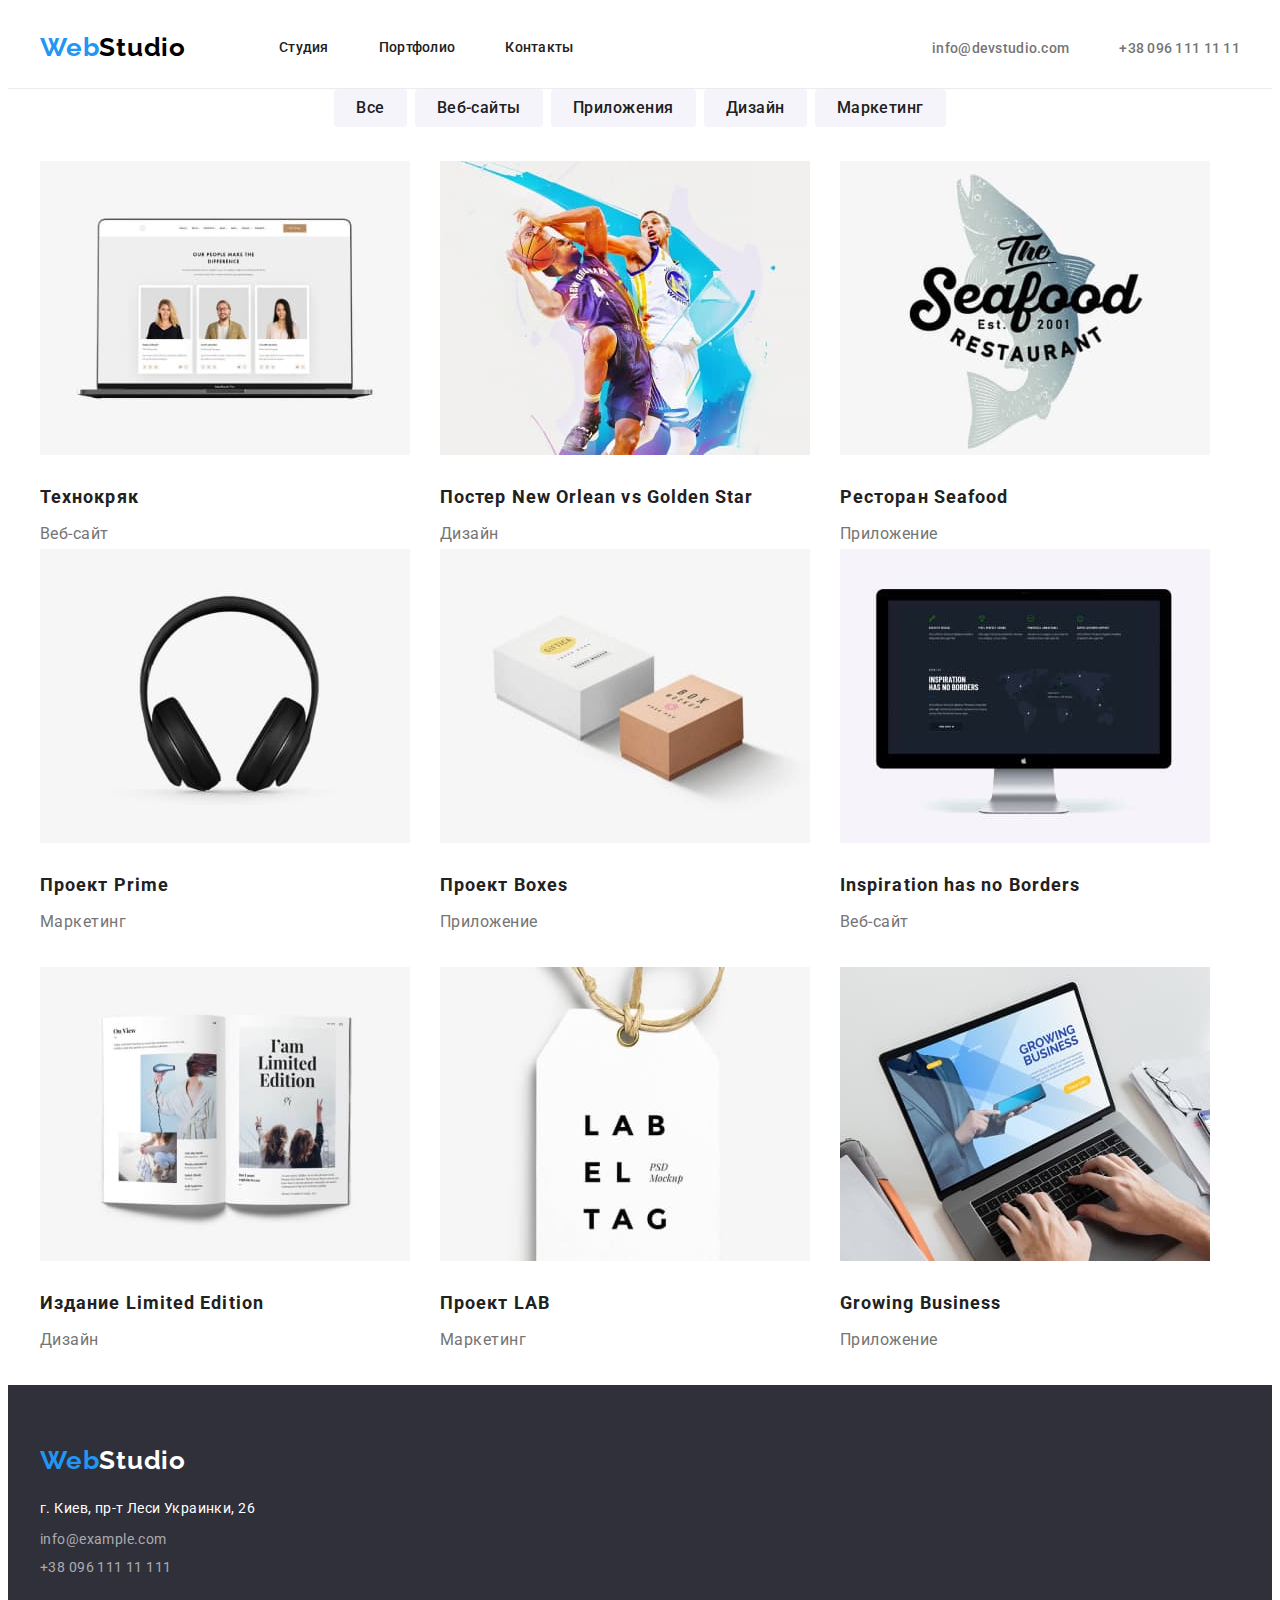
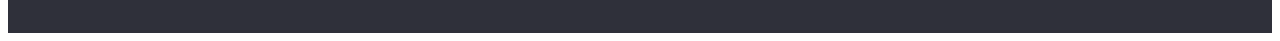
==== portfolio.html @ ff7e905e "Додав стилі та геометрію" ====
<!DOCTYPE html>
<html lang="ru">
  <head>
    <meta charset="UTF-8" />
    <meta http-equiv="X-UA-Compatible" content="IE=edge" />
    <meta name="viewport" content="width=, initial-scale=1.0" />
    <title>Портфолио</title>
    <link
      rel="stylesheet"
      href="https://fonts.googleapis.com/css2?family=Raleway:wght@700&family=Roboto:wght@400;500;700;900&display=swap"
    />
    <link
      rel="stylesheet"
      href="https://cdnjs.cloudflare.com/ajax/libs/modern-normalize/1.1.0/modern-normalize.min.css"
      integrity="sha512-wpPYUAdjBVSE4KJnH1VR1HeZfpl1ub8YT/NKx4PuQ5NmX2tKuGu6U/JRp5y+Y8XG2tV+wKQpNHVUX03MfMFn9Q=="
      crossorigin="anonymous"
      referrerpolicy="no-referrer"
    />
    <link rel="stylesheet" href="./css/style.css" />
  </head>

  <body>
    <!-- Header -->
    <header class="page-header">
      <nav class="container main-nav">
        <a href="index.html" class="logo up"><span class="slogan">Web</span>Studio</a>
        <ul class="site-nav list">
          <li class="item"><a href="./index.html" class="link">Студия</a></li>
          <li class="item"><a href="./portfolio.html" class="link">Портфолио</a></li>
          <li class="item"><a href="#" class="link">Контакты</a></li>
        </ul>

        <ul class="auth-nav list">
          <li class="item">
            <a href="mailto:info@devstudio.com" class="link">info@devstudio.com</a>
          </li>
          <li class="item"><a href="tel:+380961111111" class="link">+38 096 111 11 11</a></li>
        </ul>
      </nav>
    </header>

    <!-- Main -->
    <main>
      <section class="container">
        <div class="button-elements">
          <h1 class="hero-nav visually-hidden">Наші роботи</h1>

          <ul class="radio-button">
            <li class="navigation-element">
              <button class="navigation" type="button">Все</button>
            </li>

            <li class="navigation-element">
              <button class="navigation" type="button">Веб-сайты</button>
            </li>

            <li class="navigation-element">
              <button class="navigation" type="button">Приложения</button>
            </li>

            <li class="navigation-element">
              <button class="navigation" type="button">Дизайн</button>
            </li>

            <li class="navigation-element">
              <button class="navigation" type="button">Маркетинг</button>
            </li>
          </ul>
        </div>

        <!-- Work -->
        <div class="work-card">
          <ul class="work">
            <li class="work-slide">
              <img src="./images/portfolio1.jpg" alt="ноутбук" width="370" height="294" />
              <h2 class="item">Технокряк</h2>
              <p class="benefits">Веб-сайт</p>
            </li>

            <li class="work-slide">
              <img src="./images/portfolio2.jpg" alt="гра в баскетбол" width="370" height="294" />
              <h2 class="item">Постер New Orlean vs Golden Star</h2>
              <p class="benefits">Дизайн</p>
            </li>

            <li class="work-slide">
              <img src="./images/portfolio3.jpg" alt="логотип ресторану" width="370" height="294" />
              <h2 class="item">Ресторан Seafood</h2>
              <p class="benefits">Приложение</p>
            </li>

            <li class="work-slide">
              <img src="./images/portfolio4.jpg" alt="навушники" width="370" height="294" />
              <h2 class="item">Проект Prime</h2>
              <p class="benefits">Маркетинг</p>
            </li>

            <li class="work-slide">
              <img src="./images/portfolio5.jpg" alt="дві коробки" width="370" height="294" />
              <h2 class="item">Проект Boxes</h2>
              <p class="benefits">Приложение</p>
            </li>

            <li class="work-slide">
              <img src="./images/portfolio6.jpg" alt="монітор" width="370" height="294" />
              <h2 class="item">Inspiration has no Borders</h2>
              <p class="benefits">Веб-сайт</p>
            </li>

            <li class="work-slide">
              <img src="./images/portfolio7.jpg" alt="книга" width="370" height="294" />
              <h2 class="item">Издание Limited Edition</h2>
              <p class="benefits">Дизайн</p>
            </li>

            <li class="work-slide">
              <img src="./images/portfolio8.jpg" alt="бірка" width="370" height="294" />
              <h2 class="item">Проект LAB</h2>
              <p class="benefits">Маркетинг</p>
            </li>

            <li class="work-slide">
              <img src="./images/portfolio9.jpg" alt="ноутбук" width="370" height="294" />
              <h2 class="item">Growing Business</h2>
              <p class="benefits">Приложение</p>
            </li>
          </ul>
        </div>
      </section>
    </main>

    <!-- Footer -->
    <footer>
      <div class="container">
        <a href="index.html" class="logo down"><span class="slogan">Web</span>Studio</a>
        <address class="address-nav">
          <p class="contact">г. Киев, пр-т Леси Украинки, 26</p>
          <ul>
            <li class="address-link">
              <a class="link mail" href="mailto:info@example.com">info@example.com</a>
            </li>
            <li class="address-link">
              <a class="link tel" href="tel:+380991111111">+38 096 111 11 111</a>
            </li>
          </ul>
        </address>
      </div>
    </footer>
  </body>
</html>
---- css/style.css ----
:root {
  --primeri-text-color: #757575;
  --secondary-text-color: #212121;
  --accent-text-color: #2196f3;
  --logo-text-color: #000000;
  --primeri-bg-color: #fff;
  --address-color: #fff;
  --address-link: rgba(255, 255, 255, 0.6);
}
/* Основний колір тексту #212121 */
/* Вторинний колір #757575 */
/* Допоміжний колір #2196F3 */
/* Фон заголовка #2F303A */

/* Шрифт лого Raleway 700 */
/* Фонт основного тексту Roboto 400 500 700 900 */

body {
  color: var(--primeri-text-color);
  background-color: var(--primeri-bg-color);
  font-family: Roboto, sans-serif;
  text-decoration: none;
}

ul,
p,
li,
h1,
h2,
h3 {
  margin: 0;
  padding: 0;
}

.container {
  padding-right: 15px;
  padding-left: 15px;
  margin: 0;
  margin-left: auto;
  margin-right: auto;
  width: 1200px;
}

.list {
  margin: 0;
  padding: 0;
}

/* Logo */
.logo.up {
  padding-top: 24px;
  padding-bottom: 25px;

  color: var(--logo-text-color);
  font-weight: 700;
  font-size: 26px;
  line-height: 1.19;
  letter-spacing: 0.03em;
  text-decoration: none;
  font-family: 'Raleway';
}

.slogan {
  color: var(--accent-text-color);
}

/* Navigation */
.site-nav .link,
.auth-nav .link,
.hero-nav .button {
  color: var(--primeri-text-color);
  font-weight: 500;
  font-size: 14px;
  line-height: 1.14;
  letter-spacing: 0.02em;
}

.site-nav {
  display: flex;
  margin-left: 93px;
}

.main-nav {
  display: flex;
  align-items: center;
}

header {
  border-bottom: 1px solid rgba(236, 236, 236, 1);
}
.site-nav .item:not(:last-child) {
  margin-right: 50px;
}

.site-nav .link {
  display: block;
  padding-top: 32px;
  padding-bottom: 32px;

  color: var(--secondary-text-color);
}

.auth-nav {
  display: flex;
  margin-left: auto;
}

.auth-nav .item + .item {
  margin-left: 50px;
}

ul,
a {
  list-style: none;
  text-decoration: none;
}

.site-nav .link:hover,
.site-nav .link:focus,
.auth-nav .link:hover,
.auth-nav .link:focus,
.address-nav .link:hover,
.address-nav .link:focus {
  color: var(--accent-text-color);
}

/* Hero */
/* Тимчасовий фон */
.hero {
  margin-bottom: 94px;

  background-color: #2f303a;

  text-align: center;
}

.hero-title {
  padding-top: 200px;
  margin-bottom: 30px;

  color: #fff;

  font-style: normal;
  font-weight: 900;
  font-size: 44px;
  line-height: 1.36;
  letter-spacing: 0.06em;
  text-transform: uppercase;
}

/* Button */

button {
  color: var(--secondary-text-color);
  background-color: #f5f4fa;
  cursor: pointer;

  font-family: 'Roboto';
  border-radius: 4px;
  border: 0px;
}

.hero button {
  padding: 10px 32px;
  min-width: 200px;
  min-height: 50px;
  box-shadow: 0px 4px 4px rgba(0, 0, 0, 0.15);

  color: #fff;
  background-color: var(--accent-text-color);

  font-size: 16px;
  line-height: 1.87;
  font-weight: 700;
  align-items: center;
  text-align: center;
  letter-spacing: 0.06em;
}

/* Section 1 */
.section-item {
  display: flex;
}

.list-item + .list-item {
  margin-left: 30px;
}
.section {
  margin-bottom: 94px;
}

.section-title {
  margin-bottom: 10px;

  color: var(--secondary-text-color);

  font-weight: 700;
  font-size: 14px;
  line-height: 1.14;
  letter-spacing: 0.03em;
  text-transform: uppercase;
}

.text {
  color: var(--primeri-text-color);
  font-weight: 400;
  font-size: 14px;
  line-height: 1.71;
  letter-spacing: 0.03em;
}

.section-item > .list-item {
  width: calc(100% - 90px / 4);
}

/* Section 2 */

.section-img {
  display: flex;

  width: calc(100% - 60px / 3);
}

.section-img + .section-img {
  margin-left: 30px;
}

.section-title.list {
  padding-bottom: 50px;

  color: var(--secondary-text-color);

  font-weight: 700;
  font-size: 36px;
  line-height: 1.16;
  text-align: center;
  letter-spacing: 0.03em;

  text-transform: none;
}

/* Section 3 */

.section.people > .section-title.list {
  padding-top: 94px;
  margin-bottom: 50px;
}

.section.people > .section-title {
  margin-bottom: 50px;
}

.work-list {
  color: var(--secondary-text-color);

  font-weight: 500;
  font-size: 16px;
  line-height: 1.18;
  letter-spacing: 0.03em;
}

.work-title {
  margin-bottom: 30px;

  color: var(--primeri-text-color);

  font-weight: 400;
  font-size: 16px;
  line-height: 1.18;
  letter-spacing: 0.03em;
}

.work-list {
  margin-top: 30px;
  margin-bottom: 10px;
}

.section.people {
  margin-bottom: 94px;
}

.work-people + .work-people {
  margin-left: 30px;
}

.work-people {
  border-radius: 0px 0px 4px 4px;
  box-shadow: 0px 1px 3px rgba(0, 0, 0, 0.12), 0px 1px 1px rgba(0, 0, 0, 0.14),
    0px 2px 1px rgba(0, 0, 0, 0.2);
}

/* Footer */
/* Тимчасовий фон */
.logo.down {
  display: block;
  padding-top: 60px;
  padding-bottom: 20px;

  color: var(--address-color);

  font-weight: 700;
  font-size: 26px;
  line-height: 1.19;
  letter-spacing: 0.03em;
  text-decoration: none;
  font-family: 'Raleway';
}

footer {
  background-color: #2f303a;
}

.address-nav .contact {
  margin-bottom: 9px;

  color: var(--address-color);

  font-style: normal;
  font-weight: 400;
  font-size: 14px;
  line-height: 24px;
  letter-spacing: 0.03em;
}

.address-nav .link {
  color: var(--address-link);

  text-decoration: none;
  font-style: normal;
  font-weight: 400;
  font-size: 14px;
  line-height: 1.71px;
  letter-spacing: 0.03em;
}

.address-nav {
  padding-bottom: 57px;
}

.address-link:not(:last-child) {
  margin-bottom: 9px;
}

/* Hidden text h1 */
.hero-nav.visually-hidden {
  position: absolute;
  width: 1px;
  height: 1px;
  margin: -1px;
  border: 0;
  padding: 0;

  white-space: nowrap;
  clip-path: inset(100%);
  clip: rect(0 0 0 0);
  overflow: hidden;
}
/* Portfolio */
/* Navigation buttons */

.radio-button {
  display: flex;
  justify-content: center;
  margin-bottom: 34px;
}

.navigation {
  padding: 6px 22px;
  vertical-align: top;

  font-family: 'Roboto';
  font-weight: 500;
  font-size: 16px;
  line-height: 1.62;
  text-align: center;
  letter-spacing: 0.03em;
}

.navigation-element + .navigation-element {
  margin-left: 8px;
}

.navigation:hover,
.navigation:focus {
  color: var(--address-color);
  background-color: var(--accent-text-color);
}

/* Work */
.work .item {
  padding-top: 20px;
  margin-bottom: 4px;

  color: var(--secondary-text-color);

  font-weight: 700;
  font-size: 18px;
  line-height: 2;
  letter-spacing: 0.06em;
}

.work .benefits {
  color: var(--primeri-text-color);

  font-weight: 400;
  font-size: 16px;
  line-height: 1.87;
  letter-spacing: 0.03em;
}

.hero-nav {
  color: #fff;
}

.work {
  display: flex;
  flex-wrap: wrap;
}

.work-slide:not(:nth-child(3n)) {
  margin-right: 30px;
}

.work-slide:not(:nth-last-child(n + 7)) {
  margin-bottom: 30px;
}

.work-slide {
  border-radius: ;
}
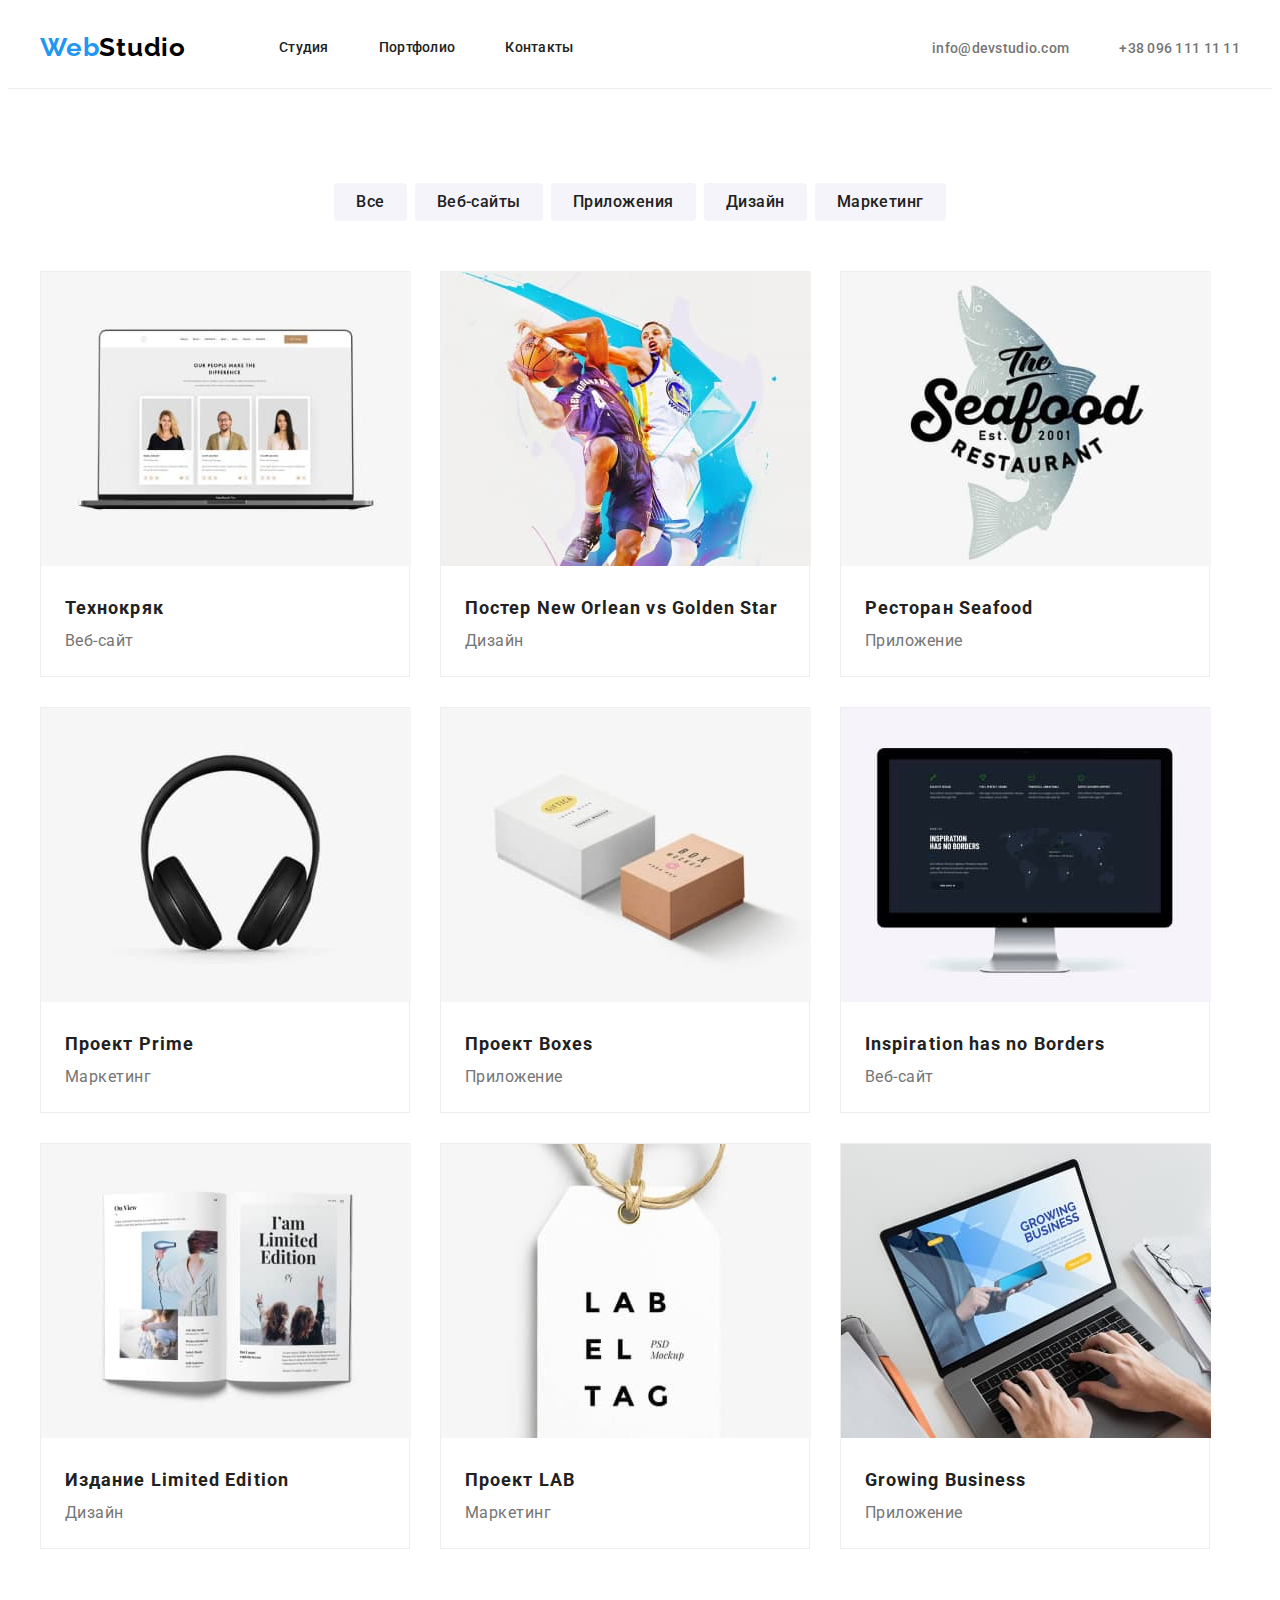
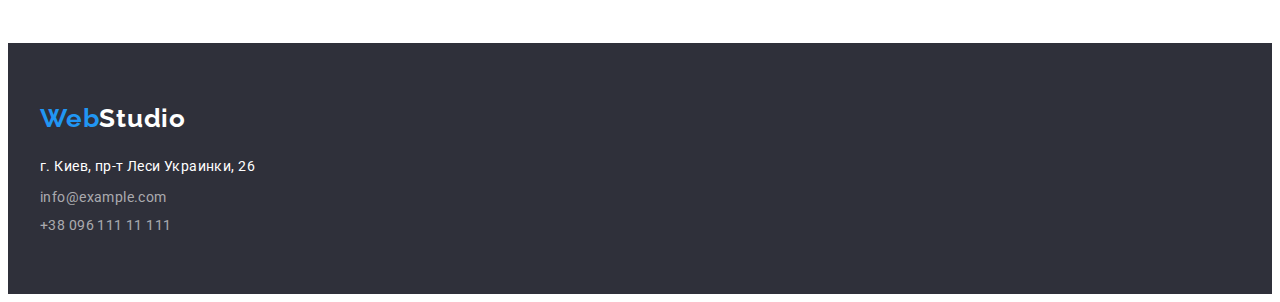
==== commit db565919: "добавив margin та padding" ====
--- a/portfolio.html
+++ b/portfolio.html
@@ -41,8 +41,8 @@
 
     <!-- Main -->
     <main>
-      <section class="container">
-        <div class="button-elements">
+      <section>
+        <div class="container button-elements">
           <h1 class="hero-nav visually-hidden">Наші роботи</h1>
 
           <ul class="radio-button">
@@ -67,84 +67,106 @@
             </li>
           </ul>
         </div>
+      </section>
 
-        <!-- Work -->
-        <div class="work-card">
-          <ul class="work">
-            <li class="work-slide">
-              <img src="./images/portfolio1.jpg" alt="ноутбук" width="370" height="294" />
+      <!-- Work -->
+    </main>
+    <section class="section">
+      <div class="container work-card">
+        <ul class="work">
+          <li class="work-slide">
+            <img src="./images/portfolio1.jpg" alt="ноутбук" width="370" height="294" />
+            <div class="work-element">
               <h2 class="item">Технокряк</h2>
               <p class="benefits">Веб-сайт</p>
-            </li>
+            </div>
+          </li>
 
-            <li class="work-slide">
-              <img src="./images/portfolio2.jpg" alt="гра в баскетбол" width="370" height="294" />
+          <li class="work-slide">
+            <img src="./images/portfolio2.jpg" alt="гра в баскетбол" width="370" height="294" />
+            <div class="work-element">
               <h2 class="item">Постер New Orlean vs Golden Star</h2>
               <p class="benefits">Дизайн</p>
-            </li>
+            </div>
+          </li>
 
-            <li class="work-slide">
-              <img src="./images/portfolio3.jpg" alt="логотип ресторану" width="370" height="294" />
+          <li class="work-slide">
+            <img src="./images/portfolio3.jpg" alt="логотип ресторану" width="370" height="294" />
+            <div class="work-element">
               <h2 class="item">Ресторан Seafood</h2>
               <p class="benefits">Приложение</p>
-            </li>
+            </div>
+          </li>
 
-            <li class="work-slide">
-              <img src="./images/portfolio4.jpg" alt="навушники" width="370" height="294" />
+          <li class="work-slide">
+            <img src="./images/portfolio4.jpg" alt="навушники" width="370" height="294" />
+            <div class="work-element">
               <h2 class="item">Проект Prime</h2>
               <p class="benefits">Маркетинг</p>
-            </li>
+            </div>
+          </li>
 
-            <li class="work-slide">
-              <img src="./images/portfolio5.jpg" alt="дві коробки" width="370" height="294" />
+          <li class="work-slide">
+            <img src="./images/portfolio5.jpg" alt="дві коробки" width="370" height="294" />
+            <div class="work-element">
               <h2 class="item">Проект Boxes</h2>
               <p class="benefits">Приложение</p>
-            </li>
+            </div>
+          </li>
 
-            <li class="work-slide">
-              <img src="./images/portfolio6.jpg" alt="монітор" width="370" height="294" />
+          <li class="work-slide">
+            <img src="./images/portfolio6.jpg" alt="монітор" width="370" height="294" />
+            <div class="work-element">
               <h2 class="item">Inspiration has no Borders</h2>
               <p class="benefits">Веб-сайт</p>
-            </li>
+            </div>
+          </li>
 
-            <li class="work-slide">
-              <img src="./images/portfolio7.jpg" alt="книга" width="370" height="294" />
+          <li class="work-slide">
+            <img src="./images/portfolio7.jpg" alt="книга" width="370" height="294" />
+            <div class="work-element">
               <h2 class="item">Издание Limited Edition</h2>
               <p class="benefits">Дизайн</p>
-            </li>
+            </div>
+          </li>
 
-            <li class="work-slide">
-              <img src="./images/portfolio8.jpg" alt="бірка" width="370" height="294" />
+          <li class="work-slide">
+            <img src="./images/portfolio8.jpg" alt="бірка" width="370" height="294" />
+            <div class="work-element">
               <h2 class="item">Проект LAB</h2>
               <p class="benefits">Маркетинг</p>
-            </li>
+            </div>
+          </li>
 
-            <li class="work-slide">
-              <img src="./images/portfolio9.jpg" alt="ноутбук" width="370" height="294" />
+          <li class="work-slide">
+            <img src="./images/portfolio9.jpg" alt="ноутбук" width="370" height="294" />
+            <div class="work-element">
               <h2 class="item">Growing Business</h2>
               <p class="benefits">Приложение</p>
-            </li>
-          </ul>
-        </div>
-      </section>
-    </main>
+            </div>
+          </li>
+        </ul>
+      </div>
+    </section>
 
     <!-- Footer -->
     <footer>
-      <div class="container">
-        <a href="index.html" class="logo down"><span class="slogan">Web</span>Studio</a>
-        <address class="address-nav">
-          <p class="contact">г. Киев, пр-т Леси Украинки, 26</p>
-          <ul>
-            <li class="address-link">
-              <a class="link mail" href="mailto:info@example.com">info@example.com</a>
-            </li>
-            <li class="address-link">
-              <a class="link tel" href="tel:+380991111111">+38 096 111 11 111</a>
-            </li>
-          </ul>
-        </address>
-      </div>
+      <section class="section-footer">
+        <div class="container">
+          <a href="index.html" class="logo down"><span class="slogan">Web</span>Studio</a>
+          <address class="address-nav">
+            <p class="contact">г. Киев, пр-т Леси Украинки, 26</p>
+            <ul class="conection">
+              <li class="address-mail">
+                <a class="link mail" href="mailto:info@example.com">info@example.com</a>
+              </li>
+              <li class="address-tel">
+                <a class="link tel" href="tel:+380991111111">+38 096 111 11 111</a>
+              </li>
+            </ul>
+          </address>
+        </div>
+      </section>
     </footer>
   </body>
 </html>
--- a/css/style.css
+++ b/css/style.css
@@ -127,7 +127,8 @@
 /* Hero */
 /* Тимчасовий фон */
 .hero {
-  margin-bottom: 94px;
+  padding-top: 200px;
+  padding-bottom: 200px;
 
   background-color: #2f303a;
 
@@ -135,10 +136,8 @@
 }
 
 .hero-title {
-  padding-top: 200px;
+  color: #fff;
   margin-bottom: 30px;
-
-  color: #fff;
 
   font-style: normal;
   font-weight: 900;
@@ -209,7 +208,7 @@
   letter-spacing: 0.03em;
 }
 
-.section-item > .list-item {
+.container .list-item {
   width: calc(100% - 90px / 4);
 }
 
@@ -226,8 +225,7 @@
 }
 
 .section-title.list {
-  padding-bottom: 50px;
-
+  margin-bottom: 50px;
   color: var(--secondary-text-color);
 
   font-weight: 700;
@@ -240,17 +238,14 @@
 }
 
 /* Section 3 */
-
-.section.people > .section-title.list {
+.section.list {
   padding-top: 94px;
-  margin-bottom: 50px;
-}
-
-.section.people > .section-title {
-  margin-bottom: 50px;
-}
-
+  padding-bottom: 94px;
+  margin-bottom: 0;
+}
 .work-list {
+  margin-bottom: 10px;
+
   color: var(--secondary-text-color);
 
   font-weight: 500;
@@ -259,20 +254,17 @@
   letter-spacing: 0.03em;
 }
 
+.section.people .section-title {
+  padding-top: 94px;
+}
+
 .work-title {
-  margin-bottom: 30px;
-
   color: var(--primeri-text-color);
 
   font-weight: 400;
   font-size: 16px;
   line-height: 1.18;
   letter-spacing: 0.03em;
-}
-
-.work-list {
-  margin-top: 30px;
-  margin-bottom: 10px;
 }
 
 .section.people {
@@ -289,12 +281,21 @@
     0px 2px 1px rgba(0, 0, 0, 0.2);
 }
 
+.card-people {
+  text-align: center;
+  padding-top: 30px;
+  padding-bottom: 30px;
+}
+
 /* Footer */
 /* Тимчасовий фон */
+.section-footer {
+  padding-top: 60px;
+  padding-bottom: 60px;
+}
 .logo.down {
   display: block;
-  padding-top: 60px;
-  padding-bottom: 20px;
+  margin-bottom: 20px;
 
   color: var(--address-color);
 
@@ -331,14 +332,6 @@
   font-size: 14px;
   line-height: 1.71px;
   letter-spacing: 0.03em;
-}
-
-.address-nav {
-  padding-bottom: 57px;
-}
-
-.address-link:not(:last-child) {
-  margin-bottom: 9px;
 }
 
 /* Hidden text h1 */
@@ -355,13 +348,21 @@
   clip: rect(0 0 0 0);
   overflow: hidden;
 }
+
+.address-mail {
+  margin-bottom: 9px;
+}
+
 /* Portfolio */
 /* Navigation buttons */
+.container.button-elements {
+  padding-top: 94px;
+  padding-bottom: 50px;
+}
 
 .radio-button {
   display: flex;
   justify-content: center;
-  margin-bottom: 34px;
 }
 
 .navigation {
@@ -387,10 +388,23 @@
 }
 
 /* Work */
-.work .item {
-  padding-top: 20px;
-  margin-bottom: 4px;
-
+.wirk-card {
+  margin-left: auto;
+  margin-right: auto;
+}
+
+.work {
+  display: flex;
+  flex-wrap: wrap;
+  box-sizing: 100%;
+  flex-basis: calc(100% / 3);
+}
+
+.work-element {
+  padding: 20px 24px;
+}
+
+.work-element .item {
   color: var(--secondary-text-color);
 
   font-weight: 700;
@@ -399,7 +413,7 @@
   letter-spacing: 0.06em;
 }
 
-.work .benefits {
+.work-element .benefits {
   color: var(--primeri-text-color);
 
   font-weight: 400;
@@ -412,19 +426,16 @@
   color: #fff;
 }
 
-.work {
-  display: flex;
-  flex-wrap: wrap;
+.work-slide {
+  border: 1px solid rgba(238, 238, 238, 1);
+  box-sizing: border-box;
+  width: 370px;
 }
 
 .work-slide:not(:nth-child(3n)) {
   margin-right: 30px;
 }
 
-.work-slide:not(:nth-last-child(n + 7)) {
+.work-slide:not(:nth-child(n + 7)) {
   margin-bottom: 30px;
 }
-
-.work-slide {
-  border-radius: ;
-}
